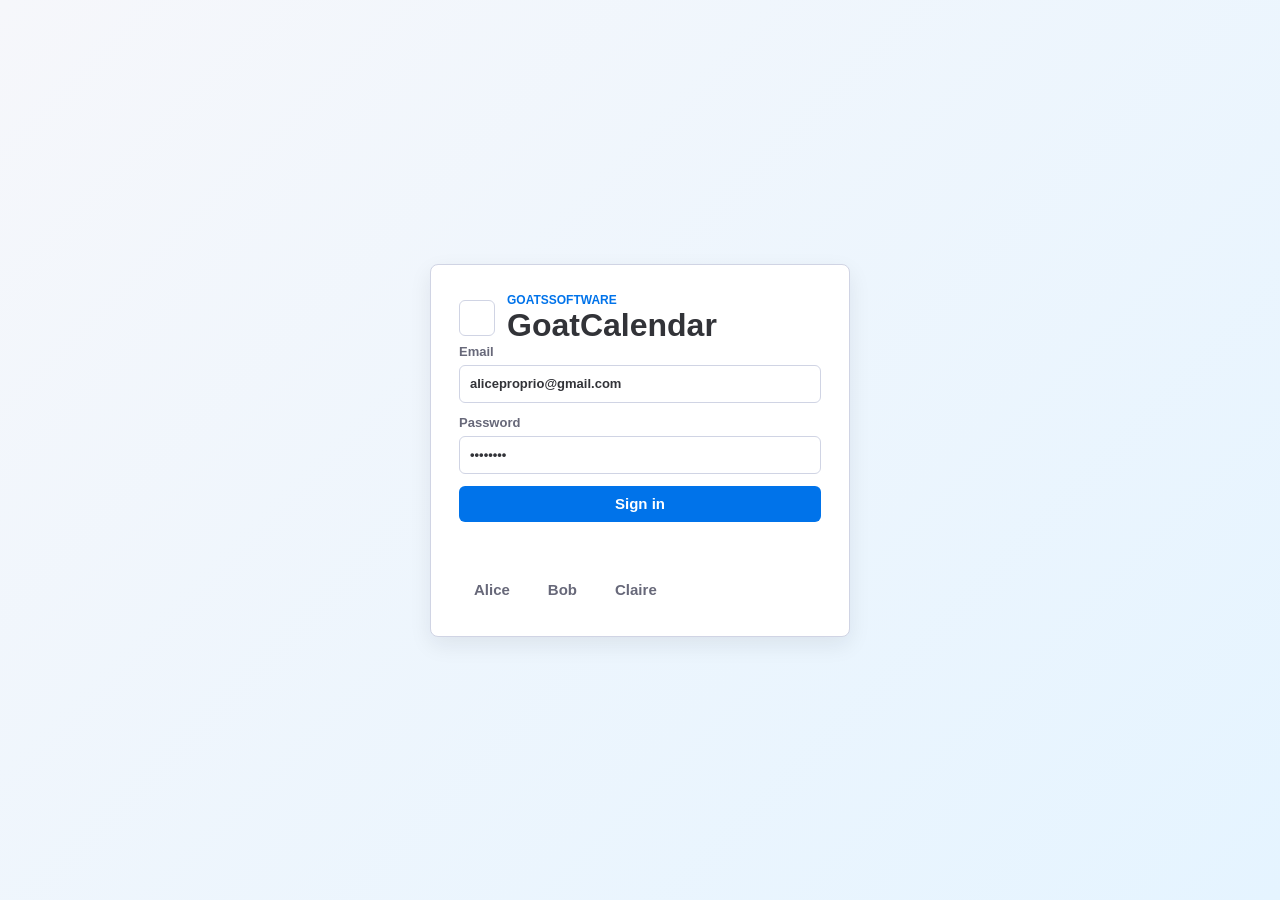
==== front/index.html @ 2be77c45 "add static front scaffold" ====
<!doctype html>
<html lang="en">
  <head>
    <meta charset="utf-8">
    <meta name="viewport" content="width=device-width, initial-scale=1">
    <title>GoatCalendar - Sign in</title>
    <link rel="stylesheet" href="./styles/main.css">
  </head>
  <body class="auth-page">
    <main class="auth-shell">
      <section class="auth-panel">
        <div class="brand-lockup">
          <img src="./assets/logo_efrei.png" alt="EFREI" class="school-logo">
          <div>
            <p class="eyebrow">GoatsSoftware</p>
            <h1>GoatCalendar</h1>
          </div>
        </div>

        <form id="login-form" class="form-stack">
          <label>
            Email
            <input id="email" type="email" value="aliceproprio@gmail.com" autocomplete="username" required>
          </label>
          <label>
            Password
            <input id="password" type="password" value="password" autocomplete="current-password" required>
          </label>
          <button class="button button-primary" type="submit">Sign in</button>
          <p id="login-feedback" class="form-feedback" role="status"></p>
        </form>

        <div class="demo-users">
          <button class="button button-ghost" type="button" data-demo-user="aliceproprio@gmail.com">Alice</button>
          <button class="button button-ghost" type="button" data-demo-user="boblocataire@gmail.com">Bob</button>
          <button class="button button-ghost" type="button" data-demo-user="clairemixte@gmail.com">Claire</button>
        </div>
      </section>
    </main>
    <script type="module" src="./scripts/pages/login.js"></script>
  </body>
</html>
---- front/styles/main.css ----
@import url("./art_direction.css");
@import url("./layout.css");
@import url("./buttons.css");
@import url("./forms.css");
@import url("./tables.css");
@import url("./boards.css");
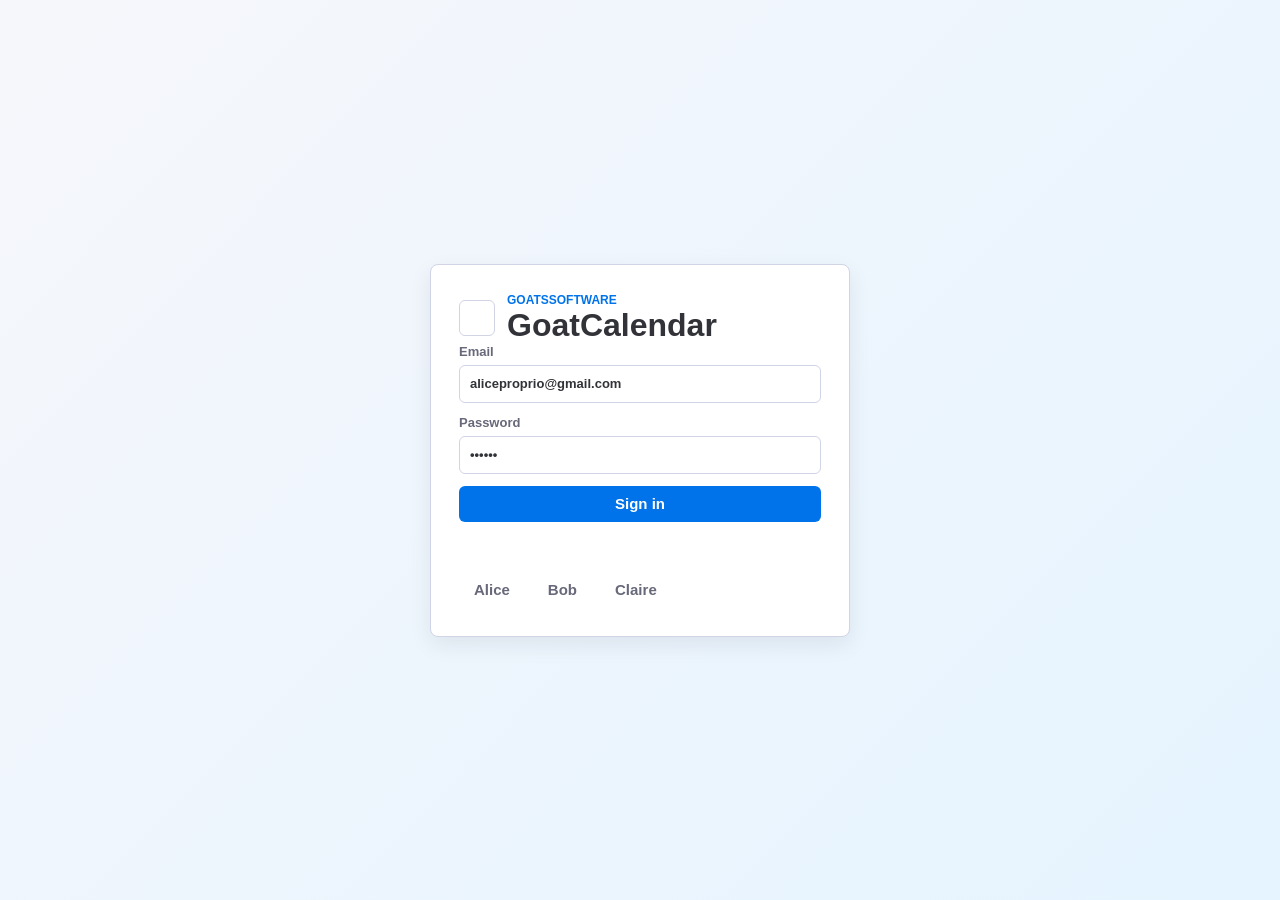
==== commit 9ab4445e: "fix front demo credentials" ====
--- a/front/index.html
+++ b/front/index.html
@@ -24,7 +24,7 @@
           </label>
           <label>
             Password
-            <input id="password" type="password" value="password" autocomplete="current-password" required>
+            <input id="password" type="password" value="azerty" autocomplete="current-password" required>
           </label>
           <button class="button button-primary" type="submit">Sign in</button>
           <p id="login-feedback" class="form-feedback" role="status"></p>
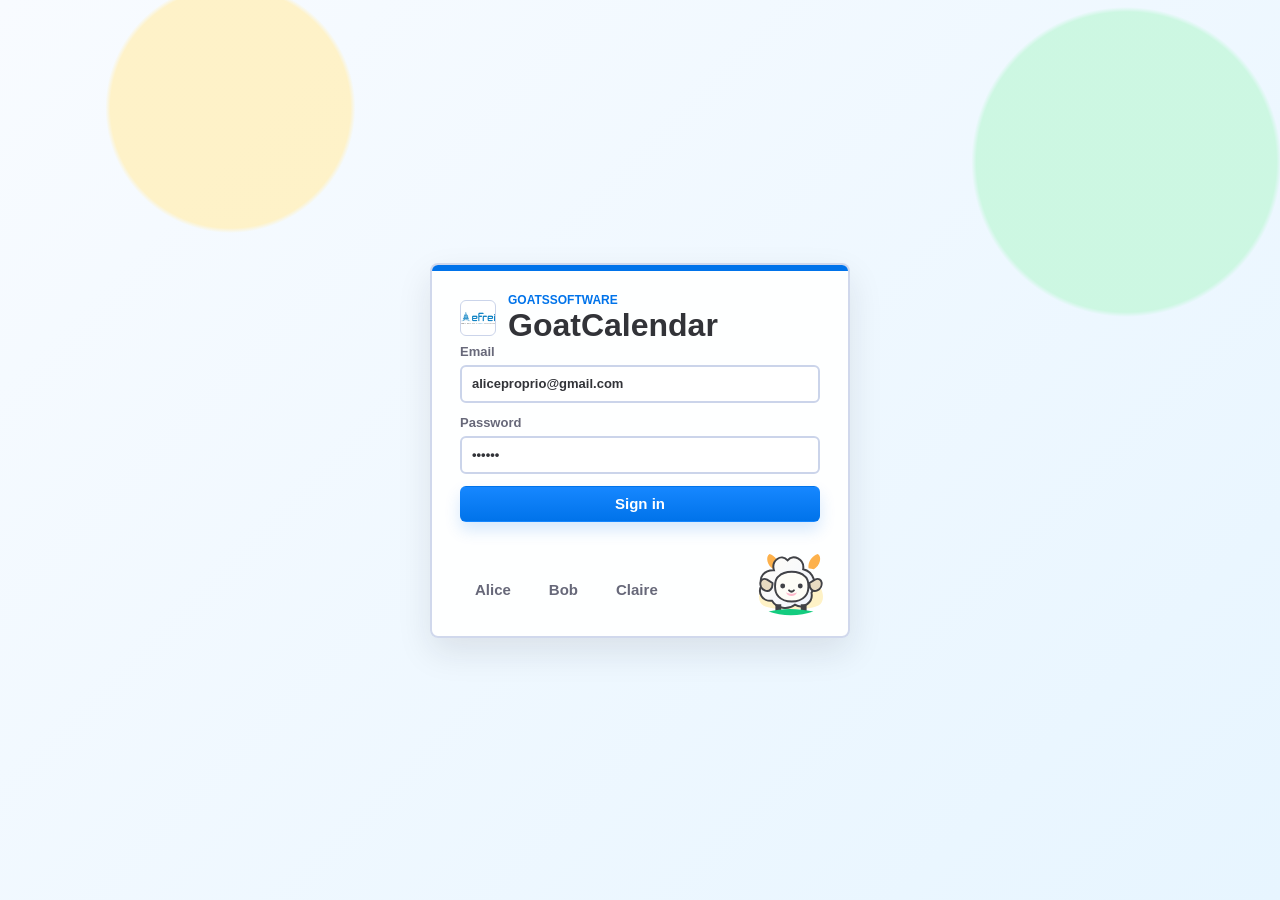
==== commit 6508452a: "add playful goat accents" ====
--- a/front/index.html
+++ b/front/index.html
@@ -9,6 +9,7 @@
   <body class="auth-page">
     <main class="auth-shell">
       <section class="auth-panel">
+        <img src="./assets/goat_chibi.svg" alt="" class="goat-mascot goat-mascot-login" aria-hidden="true">
         <div class="brand-lockup">
           <img src="./assets/logo_efrei.png" alt="EFREI" class="school-logo">
           <div>
